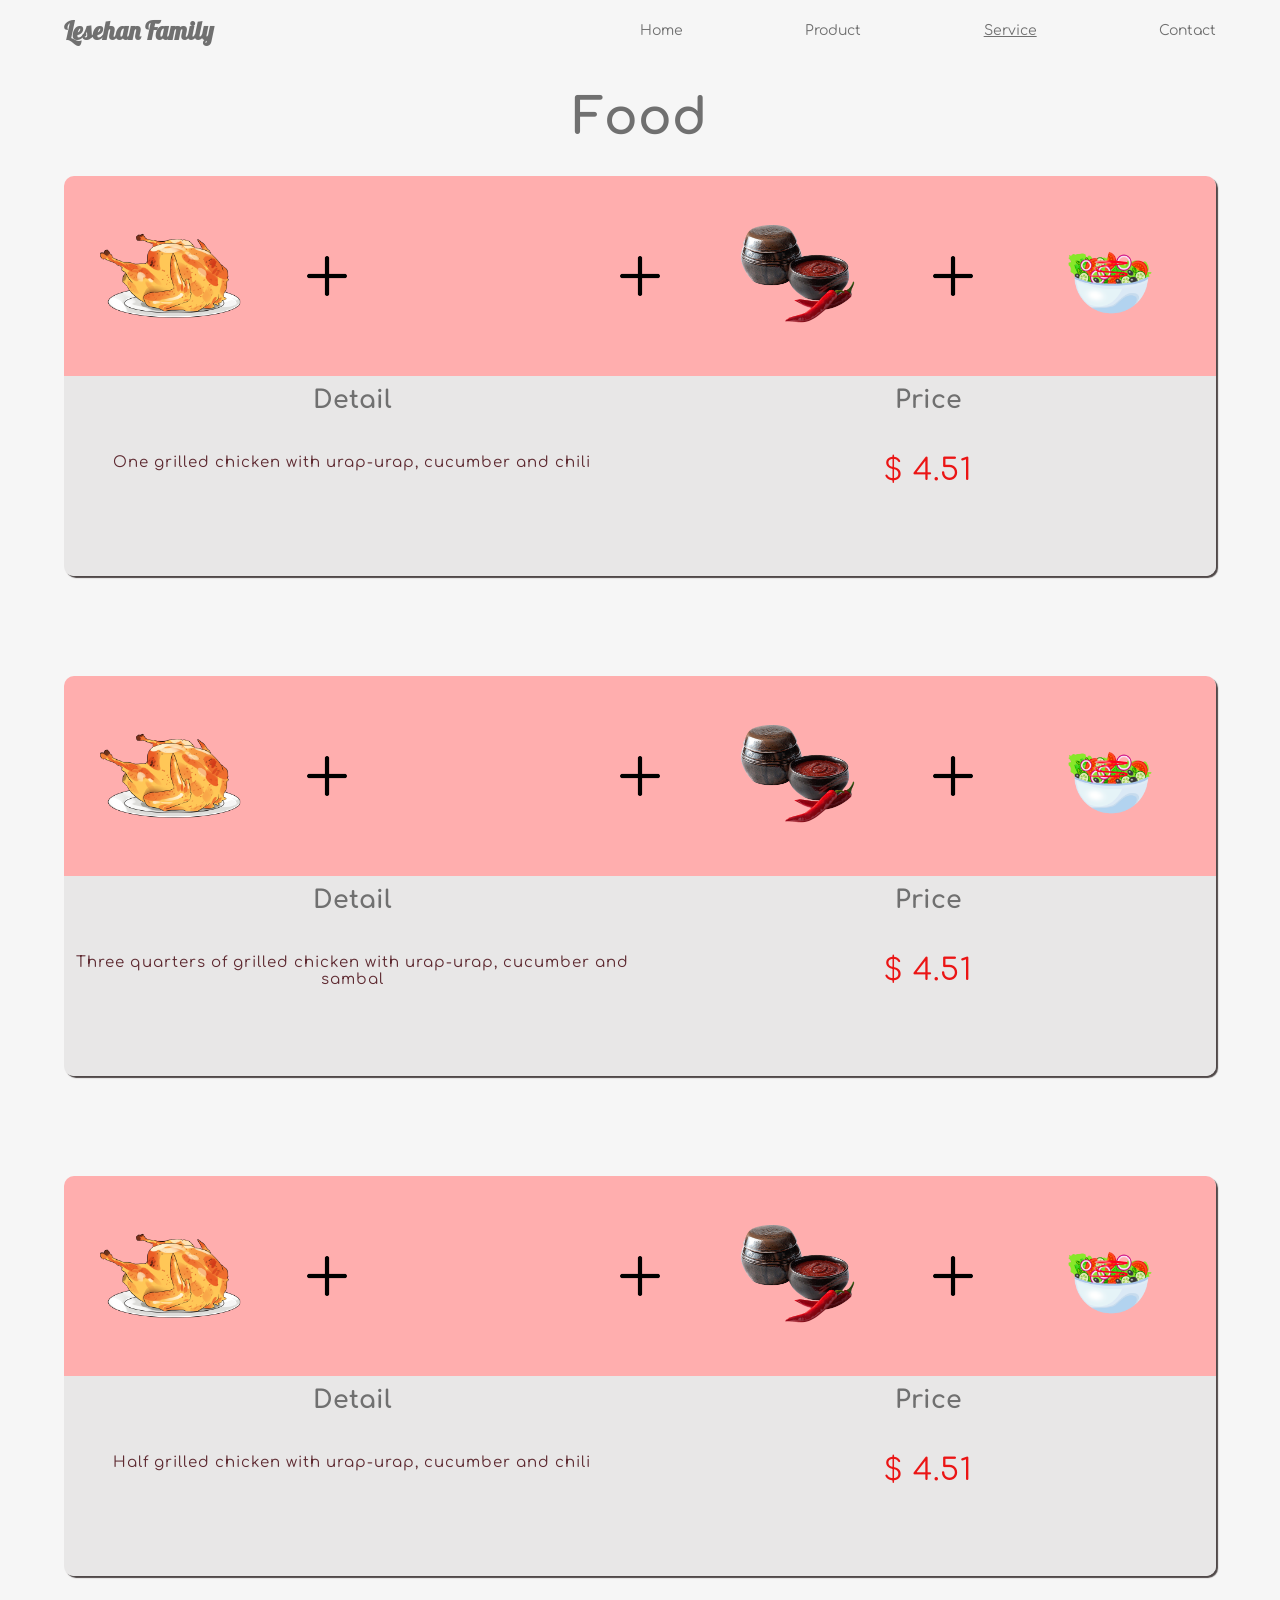
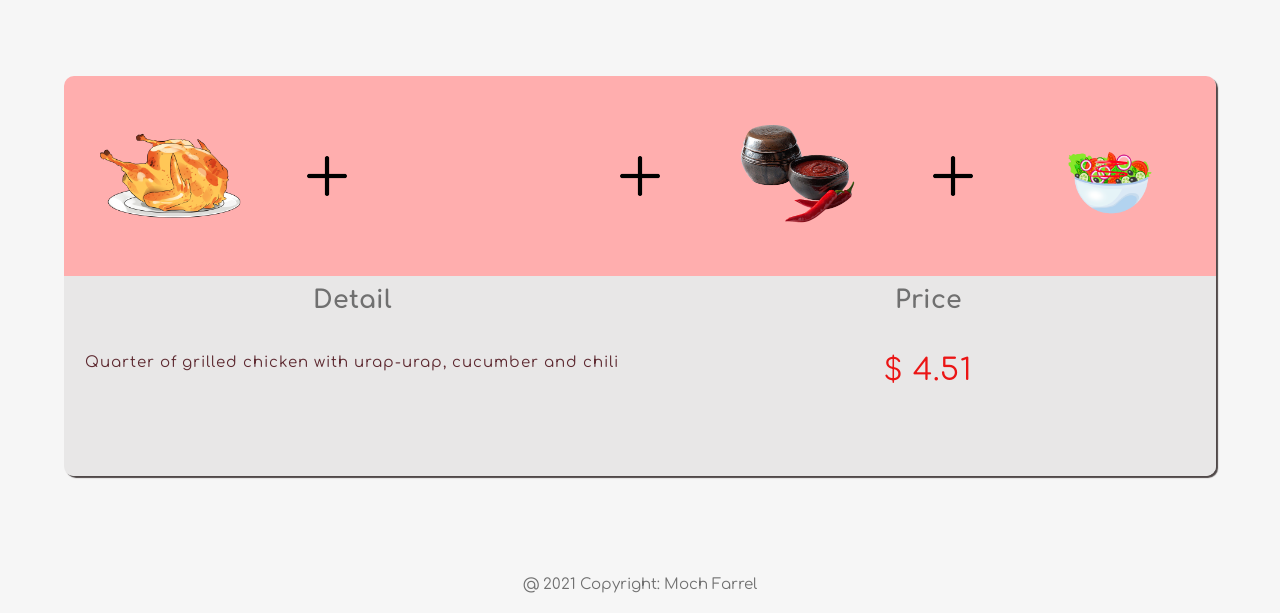
==== buying.html @ 87fcebe8 "menambahkan file" ====
<!DOCTYPE html>
<html>
    <head>
        <meta charset="UTF-8">
        <meta name="viewport" content="width=device-width, initial-scale=1.0">
        <title>Lesehan family</title>
        <link rel="preconnect" href="https://fonts.googleapis.com">
        <link rel="preconnect" href="https://fonts.gstatic.com" crossorigin>
        <link href="https://fonts.googleapis.com/css2?family=Comfortaa&family=Lobster&display=swap" rel="stylesheet">
        <link rel="stylesheet" href="css/stylebuying.css">
    </head>
    <body>
        <div class="container">
            <nav>
                <h2>Lesehan Family</h2>
                <ul>
                    <li><a href="home.html">Home</a></li>
                    <li><a href="product.html">Product</a></li>
                    <li><a href="buying.html" class="active">Service</a></li>
                    <li><a href="contact.html">Contact</a></li>
                </ul>
                <div class="menu-toggler">
                    <input type="checkbox">
                    <span></span>
                    <span></span>
                    <span></span>
                </div>
            </nav>

            <section>
                <div class="makanan">
                    <div class="logo">
                        <h2>Food</h2>
                    </div>
                    <div class="kartu">
                        <div class="card">
                            <div class="header">
                                <img src="img/ayam.png" alt="">
                                <img src="img/plus.png" alt="" class="satu">
                                <img src="img/timun.png" alt="" >
                                <img src="img/plus.png" alt="" class="dua">
                                <img src="img/sambal.png" alt="">
                                <img src="img/plus.png" alt="" class="tiga">
                                <img src="img/lalapan.png" alt="">
                            </div>
                            <div class="detail">
                                <div class="desk">
                                    <h4>Detail</h4>
                                    <p>One grilled chicken with urap-urap, cucumber and chili</p>
                                </div>
                                <div class="price">
                                    <h4>Price</h4>
                                    <p>$ 4.51</p>
                                </div>
                            </div>
                        </div>
                        <div class="card">
                            <div class="header">
                                <img src="img/ayam.png" alt="">
                                <img src="img/plus.png" alt="" class="satu">
                                <img src="img/timun.png" alt="" >
                                <img src="img/plus.png" alt="" class="dua">
                                <img src="img/sambal.png" alt="">
                                <img src="img/plus.png" alt="" class="tiga">
                                <img src="img/lalapan.png" alt="">
                            </div>
                            <div class="detail">
                                <div class="desk">
                                    <h4>Detail</h4>
                                    <p>Three quarters of grilled chicken with urap-urap, cucumber and sambal</p>
                                </div>
                                <div class="price">
                                    <h4>Price</h4>
                                    <p>$ 4.51</p>
                                </div>
                            </div>
                        </div>
                        <div class="card">
                            <div class="header">
                                <img src="img/ayam.png" alt="">
                                <img src="img/plus.png" alt="" class="satu">
                                <img src="img/timun.png" alt="" >
                                <img src="img/plus.png" alt="" class="dua">
                                <img src="img/sambal.png" alt="">
                                <img src="img/plus.png" alt="" class="tiga">
                                <img src="img/lalapan.png" alt="">
                            </div>
                            <div class="detail">
                                <div class="desk">
                                    <h4>Detail</h4>
                                    <p>Half grilled chicken with urap-urap, cucumber and chili</p>
                                </div>
                                <div class="price">
                                    <h4>Price</h4>
                                    <p>$ 4.51</p>
                                </div>
                            </div>
                        </div>
                        <div class="card">
                            <div class="header">
                                <img src="img/ayam.png" alt="">
                                <img src="img/plus.png" alt="" class="satu">
                                <img src="img/timun.png" alt="" >
                                <img src="img/plus.png" alt="" class="dua">
                                <img src="img/sambal.png" alt="">
                                <img src="img/plus.png" alt="" class="tiga">
                                <img src="img/lalapan.png" alt="">
                            </div>
                            <div class="detail">
                                <div class="desk">
                                    <h4>Detail</h4>
                                    <p>Quarter of grilled chicken with urap-urap, cucumber and chili</p>
                                </div>
                                <div class="price">
                                    <h4>Price</h4>
                                    <p>$ 4.51</p>
                                </div>
                            </div>
                        </div>
                    </div>
                </div>
            </section>
                
            <footer>
                <div class="bawah">
                    @ 2021 Copyright: Moch Farrel
                </div>
            </footer>
        </div>
        <script src="js/main.js"></script>
    </body>
</html>
---- css/stylebuying.css ----
* {
    padding: 0px;
    margin: 0px;
    list-style: none;
    quotes: none;
    text-decoration: unset;
    outline: none;
    border: none;
    -webkit-box-sizing: border-box;
    box-sizing: border-box;
  }
  

body{
    background-color: #F6F6F6;
    overflow: visible;
}

.container{
    width: 90%;
    margin: 0 auto;
}

/* Navbar */

nav{
    display: flex;
    justify-content: space-between;
    align-items: center;
    height: 60px;
}

h2{
    font-family: monospace;
    font-size: 25px;
    font-family: 'Lobster', cursive;
    color: #707070;
}

nav ul{
    display: flex;
    justify-content: space-between;
    width: 50%;
}


ul li a{
    font-size: 14px;
    font-family: 'Comfortaa', cursive;
    color: #707070;
    display: flex;
    justify-content: start;
}

ul li a:hover{
    color: #010101;
}

.active{
    text-decoration: underline;
}


/* Menu hambuger */
.menu-toggler{
    display: none;
    flex-direction: column;
    justify-content: space-between;
    height: 20px;
    position: relative;
}

.menu-toggler input{
    position: absolute;
    width: 40px;
    height: 28px;
    left: -6px;
    top: -3px;
    opacity: 0;
    cursor: pointer;
    z-index: 99;
}

.menu-toggler span{
    display: block;
    background-color: black;
    width: 28px;
    height: 3px;
    border-radius: 3px;
}

.menu-toggler span:nth-child(2){
    transform-origin: 0 0;
}

.menu-toggler span:nth-child(4){
    transform-origin: 0 100%;
}

.menu-toggler input:checked ~ span:nth-child(2){
    background-color: #707070;
    transform: rotate(45deg) translate(-1px, -1px);
}

.menu-toggler input:checked ~ span:nth-child(4){
    background-color: #707070;
    transform: rotate(-45deg) translate(-1px, 0);
}

.menu-toggler input:checked ~ span:nth-child(3){
    opacity: 0;
    transform: scale(0);
}

/* Akhir nav */

/* Section */
section{
    display: flex;
}

section .makanan{
    width: 100%;
    margin-top: 30px;
}

section .makanan .logo{
    text-align: center;
}

section .makanan .logo h2{
    font-size: 50px;
    font-family: 'Comfortaa', cursive;
    margin-bottom: 30px;
}

.kartu{
    width: 100%;
    display: flex;
    flex-direction: column;
    /* box-shadow: 2px 2px 2px 2px #504949; */
}

.card{
    width: 100%;
    border-radius: 10px;
    overflow: hidden;
    box-shadow: 2px 2px 1px #504949;
    margin-bottom: 100px;
}


.card .header{
    height: 200px;
    display: flex;
    justify-content: space-around;
    align-items: center;
    background-color: #FFAEAE;
}

.header img{
    width: 150px;
}

.header .satu,
.header .dua,
.header .tiga{
    width: 40px;
}

.card .detail{
    height: 200px;
    background-color: #E8E7E7;
    display: flex;
    /* justify-content: center; */
    padding-top: 10px;
    box-sizing: border-box;
    font-family: 'Comfortaa', cursive;
}

.desk{
    width: 50%;
}

.price{
    width: 50%;
}

h4{
    text-align: center;
    font-size: 25px;
    color: #707070;
    margin-bottom: 40px;
    font-weight: bold;
}

p{
    font-size: 15px;
    color: #5E2A31;
    letter-spacing: 1px;
    word-wrap: initial;
    text-align: center;
}

.price p{
    font-size: 30px;
    color: #EB1515;
}
/* Akhir Section */

/* Footer */
footer{
    display: flex;
    justify-content: center;
    /* margin-top: 20px; */
    align-self: flex-end;
}

footer .bawah{
    font-size: 15px;
    font-family: 'Comfortaa', cursive;
    color: #707070;
    /* margin-top: 20px; */
    margin-bottom: 20px;
}

/* Responsive*/

/* Ukuran Tablet */
@media screen and (max-width:768px){
    /* Navbar */
    nav{
        display: flex;
        justify-content: space-between;
    }
    nav ul{
        width: 60%;
    }

    section .makanan .logo h2{
        font-size: 40px;
    }

    .card{
        margin-bottom: 70px;
    }

    .card .header{
        height: 150px;
    }

    .header img{
        width: 90px;
    }

    .header .satu,
    .header .dua,
    .header .tiga{
        width: 20px;
    }

    .card .detail{
        height: 150px;
    }

    h4{
        font-size: 20px;
    }
    
    p{
        font-size: 15px;
    }
    
    .price p{
        font-size: 25px;
    }
}

/* Ukuran smartphone */
@media screen and (max-width: 576px){
    .menu-toggler{
        display: flex;
    }
    nav ul{
        position: absolute;
        top: 0;
        right: 0;
        height: 100vh;
        width: 100%;
        flex-direction: column;
        align-items: center;
        justify-content: space-evenly;
        /* z-index: 9999; */
        z-index: 0;
        background-color: #F6F6F6;
        transform: translateX(100%);
        transition: all 1s;
        opacity: 0;
    }
    nav ul.slide{
        opacity: 1;
        transform: translateX(0);
    }

    .header img{
        width: 70px;
    }

    .header .satu,
    .header .dua,
    .header .tiga{
        width: 20px;
    }

    .card{
        margin-bottom: 60px;
    }

    p{
        font-size: 13px;
    }
}
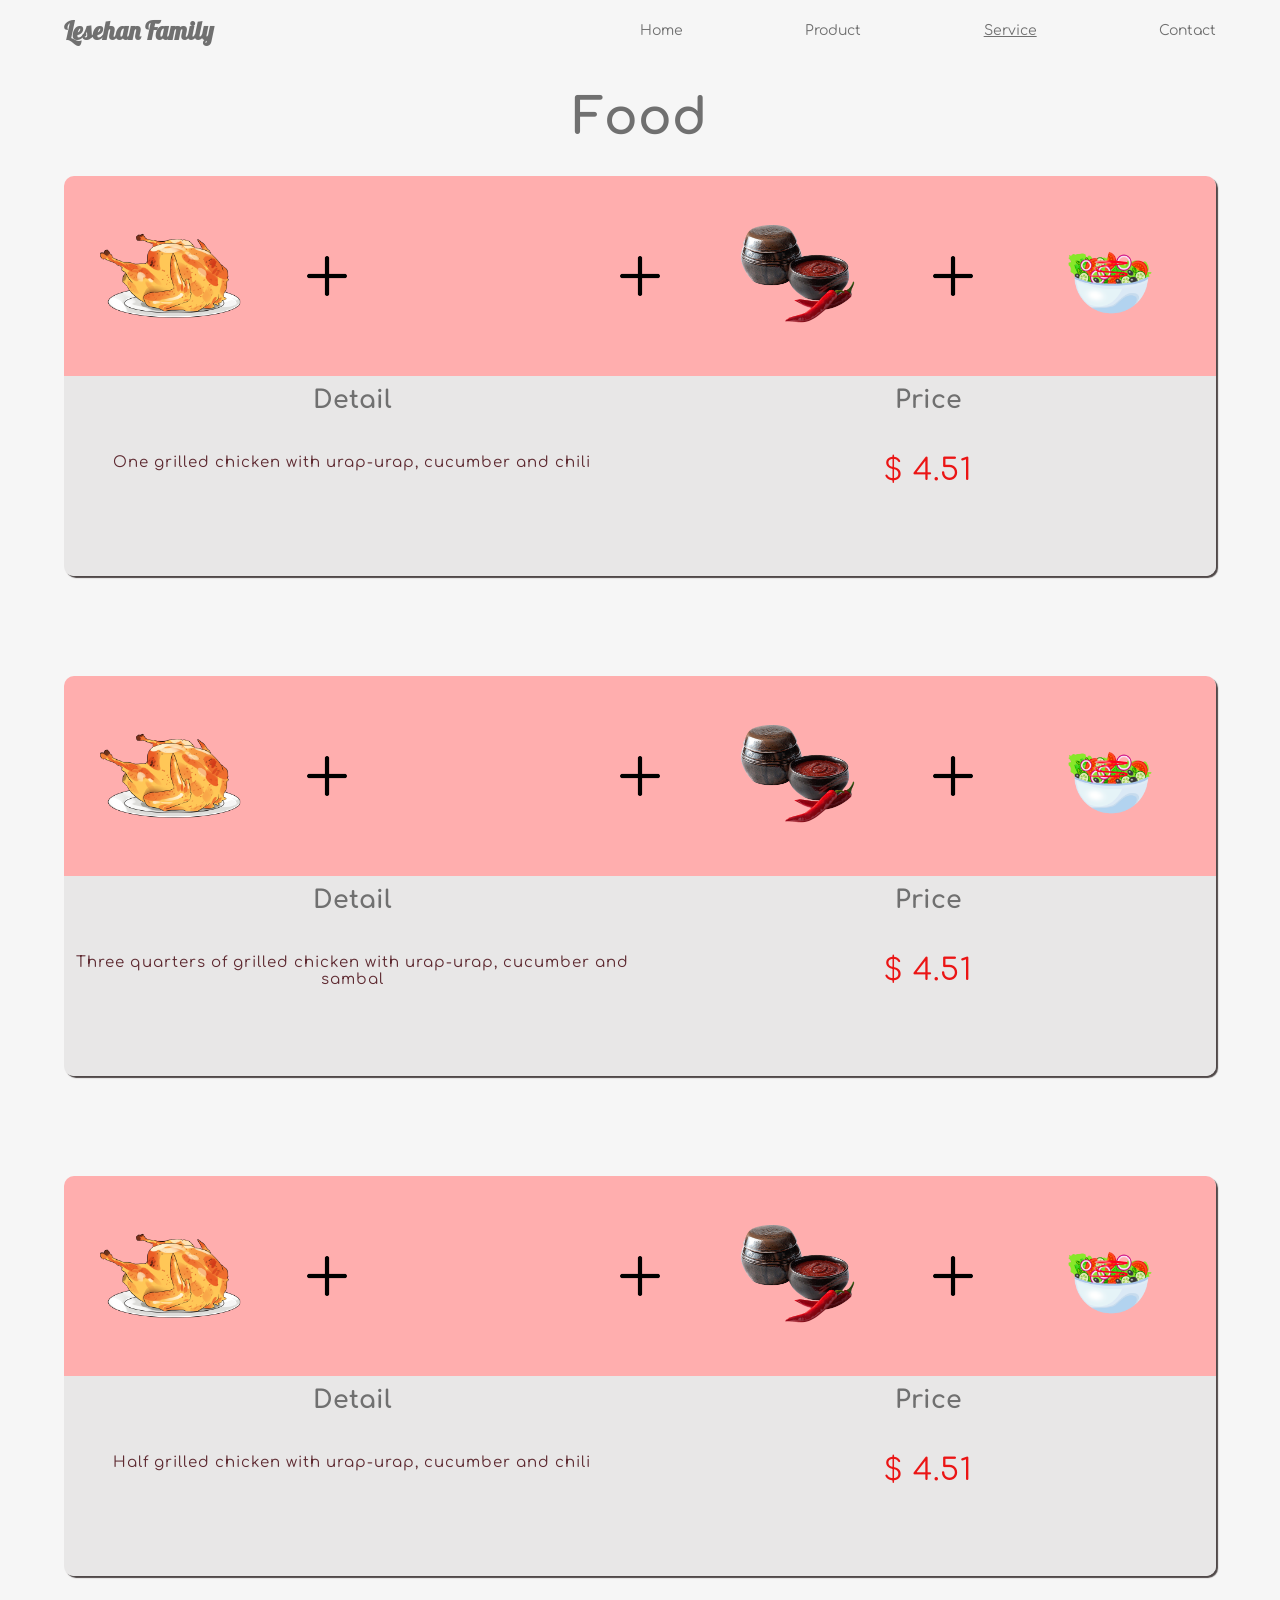
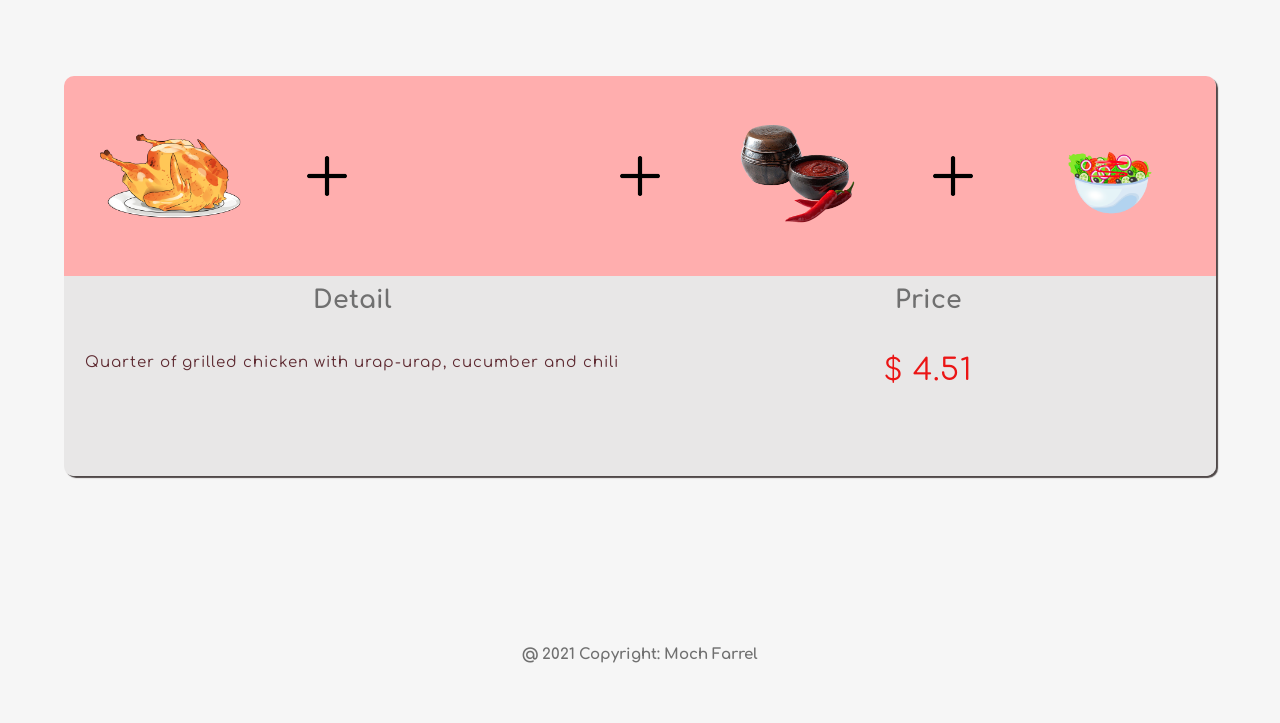
==== commit a25f17bd: "memodifikasi style product dan contact" ====
--- a/buying.html
+++ b/buying.html
@@ -14,7 +14,7 @@
             <nav>
                 <h2>Lesehan Family</h2>
                 <ul>
-                    <li><a href="home.html">Home</a></li>
+                    <li><a href="index.html">Home</a></li>
                     <li><a href="product.html">Product</a></li>
                     <li><a href="buying.html" class="active">Service</a></li>
                     <li><a href="contact.html">Contact</a></li>
@@ -122,9 +122,7 @@
             </section>
                 
             <footer>
-                <div class="bawah">
-                    @ 2021 Copyright: Moch Farrel
-                </div>
+                <h4>@ 2021 Copyright: Moch Farrel</h4>
             </footer>
         </div>
         <script src="js/main.js"></script>
--- a/css/stylebuying.css
+++ b/css/stylebuying.css
@@ -210,18 +210,15 @@
 
 /* Footer */
 footer{
-    display: flex;
-    justify-content: center;
-    /* margin-top: 20px; */
-    align-self: flex-end;
-}
-
-footer .bawah{
+    padding: 20px;
+    text-align: center;
+    margin-top: 50px;
+}
+
+footer h4{
     font-size: 15px;
     font-family: 'Comfortaa', cursive;
     color: #707070;
-    /* margin-top: 20px; */
-    margin-bottom: 20px;
 }
 
 /* Responsive*/
@@ -319,32 +316,36 @@
     p{
         font-size: 13px;
     }
-}
-
-
-
-
-
-
-
-
-
-
-
-
-
-
-
-
-
-
-
-
-
-
-
-
-
-
-
-
+
+    footer h4{
+        font-size: 12px;
+    }
+}
+
+
+
+
+
+
+
+
+
+
+
+
+
+
+
+
+
+
+
+
+
+
+
+
+
+
+
+
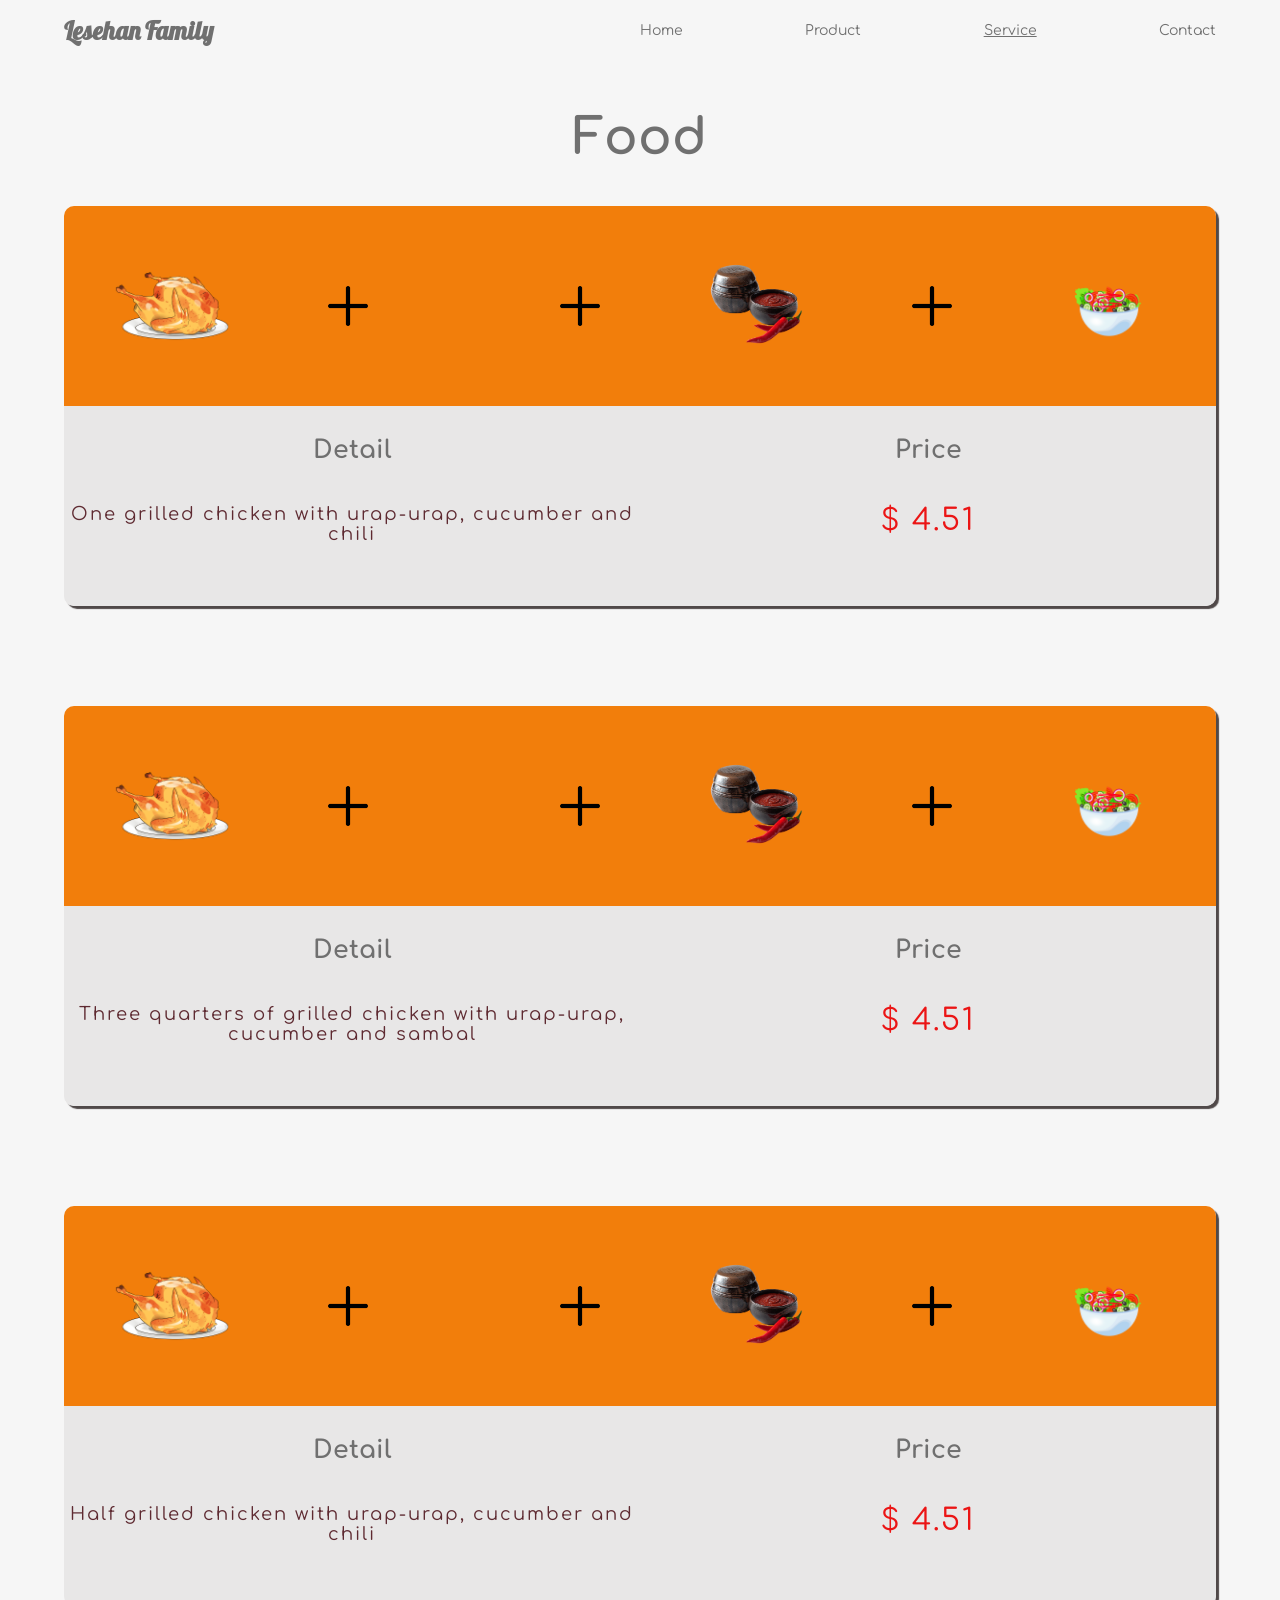
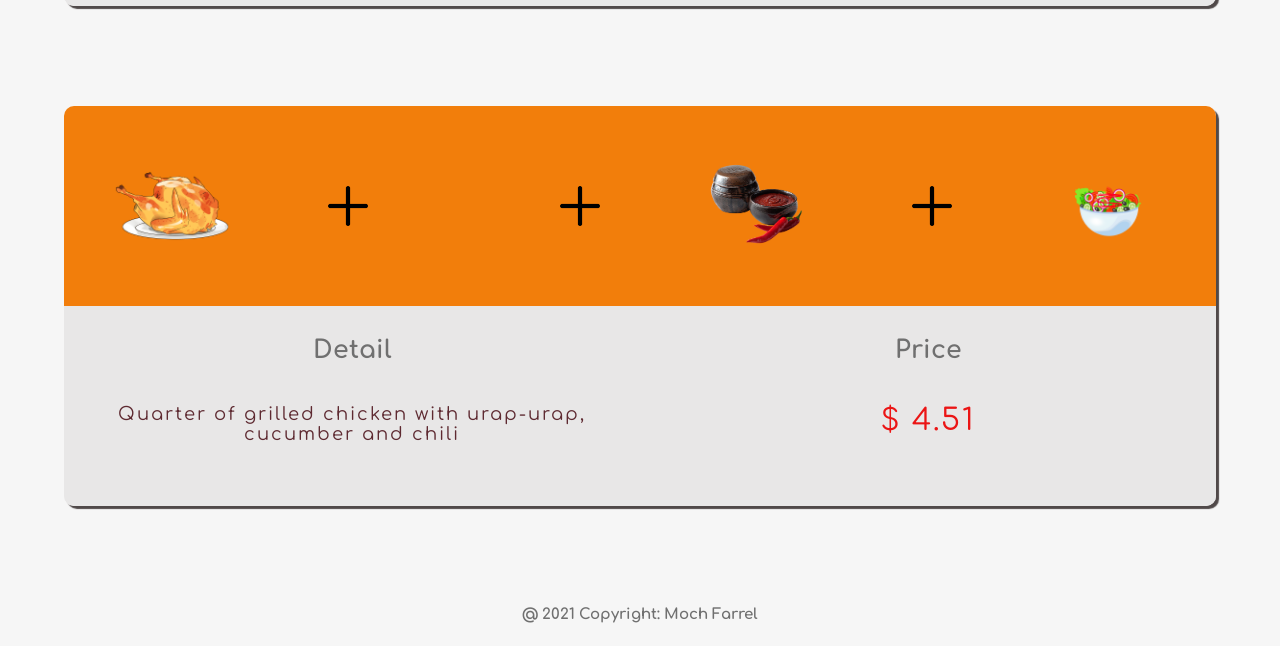
==== commit 42b5ba6b: "memodifikasi html" ====
--- a/buying.html
+++ b/buying.html
@@ -2,7 +2,7 @@
 <html>
     <head>
         <meta charset="UTF-8">
-        <meta name="viewport" content="width=device-width, initial-scale=1.0">
+        <meta name="viewport" content="width=device-width, initial-scale=1, maximum-scale=1, user-scalable=no">
         <title>Lesehan family</title>
         <link rel="preconnect" href="https://fonts.googleapis.com">
         <link rel="preconnect" href="https://fonts.gstatic.com" crossorigin>
--- a/css/stylebuying.css
+++ b/css/stylebuying.css
@@ -126,6 +126,8 @@
 
 section .makanan .logo{
     text-align: center;
+    margin-top: 20px;
+    margin-bottom: 40px;
 }
 
 section .makanan .logo h2{
@@ -145,7 +147,7 @@
     width: 100%;
     border-radius: 10px;
     overflow: hidden;
-    box-shadow: 2px 2px 1px #504949;
+    box-shadow: 3px 3px 1px #504949;
     margin-bottom: 100px;
 }
 
@@ -155,11 +157,11 @@
     display: flex;
     justify-content: space-around;
     align-items: center;
-    background-color: #FFAEAE;
+    background-color: #F27E0B;
 }
 
 .header img{
-    width: 150px;
+    max-width: 120px;
 }
 
 .header .satu,
@@ -173,7 +175,7 @@
     background-color: #E8E7E7;
     display: flex;
     /* justify-content: center; */
-    padding-top: 10px;
+    padding-top: 30px;
     box-sizing: border-box;
     font-family: 'Comfortaa', cursive;
 }
@@ -195,9 +197,9 @@
 }
 
 p{
-    font-size: 15px;
+    font-size: 18px;
     color: #5E2A31;
-    letter-spacing: 1px;
+    letter-spacing: 2px;
     word-wrap: initial;
     text-align: center;
 }
@@ -210,9 +212,8 @@
 
 /* Footer */
 footer{
-    padding: 20px;
     text-align: center;
-    margin-top: 50px;
+    height: 40px;
 }
 
 footer h4{
@@ -265,7 +266,7 @@
     }
     
     p{
-        font-size: 15px;
+        font-size: 14px;
     }
     
     .price p{
@@ -275,6 +276,9 @@
 
 /* Ukuran smartphone */
 @media screen and (max-width: 576px){
+    body{
+        overflow-x: hidden;
+    }
     .menu-toggler{
         display: flex;
     }
@@ -299,6 +303,10 @@
         transform: translateX(0);
     }
 
+    .card .header{
+        height: 130px;
+    }
+
     .header img{
         width: 70px;
     }
@@ -309,12 +317,12 @@
         width: 20px;
     }
 
-    .card{
-        margin-bottom: 60px;
-    }
-
     p{
-        font-size: 13px;
+        font-size: 12px;
+    }
+
+    section{
+        height: 1500px;
     }
 
     footer h4{
